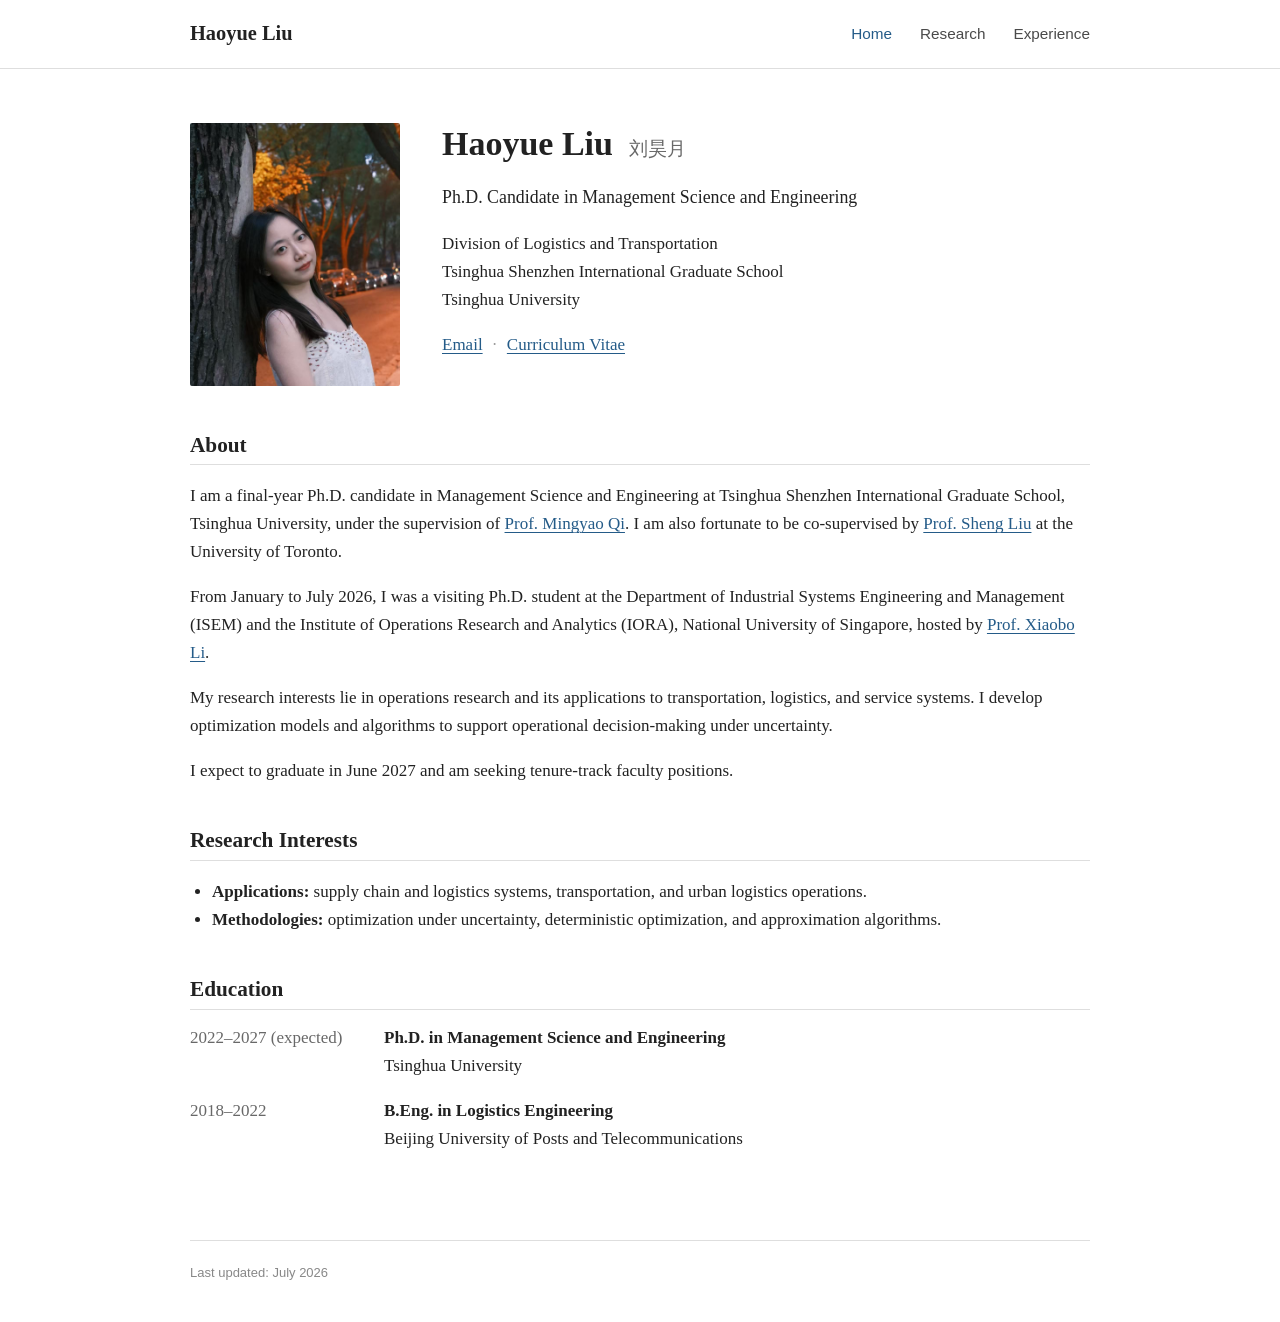
==== index.html @ 0db030cd "Restore original research interests" ====
<!doctype html>
<html lang="en">
<head>
  <meta charset="utf-8">
  <meta name="viewport" content="width=device-width, initial-scale=1">
  <meta name="description" content="Academic homepage of Haoyue Liu, Ph.D. candidate at Tsinghua University.">
  <title>Haoyue Liu | Tsinghua University</title>
  <link rel="stylesheet" href="assets/css/main.css">
</head>
<body>
  <header class="site-header">
    <nav class="nav wrap" aria-label="Primary navigation">
      <a class="site-name" href="index.html">Haoyue Liu</a>
      <div class="nav-links"><a class="active" href="index.html">Home</a><a href="research.html">Research</a><a href="experience.html">Experience</a></div>
    </nav>
  </header>
  <main class="wrap">
    <section class="intro">
      <img class="portrait" src="assets/images/profile.jpg" alt="Portrait of Haoyue Liu">
      <div>
        <h1>Haoyue Liu <span lang="zh-Hans">刘昊月</span></h1>
        <p class="role">Ph.D. Candidate in Management Science and Engineering</p>
        <p>Division of Logistics and Transportation<br>Tsinghua Shenzhen International Graduate School<br>Tsinghua University</p>
        <p><a href="mailto:liu-hy22@mails.tsinghua.edu.cn">Email</a><span class="sep">·</span><a href="files/Haoyue_Liu_CV.pdf">Curriculum Vitae</a></p>
      </div>
    </section>

    <section>
      <h2>About</h2>
      <p>I am a final-year Ph.D. candidate in Management Science and Engineering at Tsinghua Shenzhen International Graduate School, Tsinghua University, under the supervision of <a href="https://www.sigs.tsinghua.edu.cn/qmy_en/main.htm">Prof. Mingyao Qi</a>. I am also fortunate to be co-supervised by <a href="https://sites.google.com/site/thushengliu/">Prof. Sheng Liu</a> at the University of Toronto.</p>
      <p>From January to July 2026, I was a visiting Ph.D. student at the Department of Industrial Systems Engineering and Management (ISEM) and the Institute of Operations Research and Analytics (IORA), National University of Singapore, hosted by <a href="https://sites.google.com/site/lixiaobohome/home">Prof. Xiaobo Li</a>.</p>
      <p>My research interests lie in operations research and its applications to transportation, logistics, and service systems. I develop optimization models and algorithms to support operational decision-making under uncertainty.</p>
      <p>I expect to graduate in June 2027 and am seeking tenure-track faculty positions.</p>
    </section>

    <section>
      <h2>Research Interests</h2>
      <ul>
        <li><strong>Applications:</strong> supply chain and logistics systems, transportation, and urban logistics operations.</li>
        <li><strong>Methodologies:</strong> optimization under uncertainty, deterministic optimization, and approximation algorithms.</li>
      </ul>
    </section>

    <section>
      <h2>Education</h2>
      <div class="dated"><span>2022–2027 (expected)</span><p><strong>Ph.D. in Management Science and Engineering</strong><br>Tsinghua University</p></div>
      <div class="dated"><span>2018–2022</span><p><strong>B.Eng. in Logistics Engineering</strong><br>Beijing University of Posts and Telecommunications</p></div>
    </section>
  </main>
  <footer class="wrap">Last updated: July 2026</footer>
</body>
</html>
---- assets/css/main.css ----
:root{--ink:#222;--muted:#686868;--line:#dedede;--link:#245b88;--paper:#fff;--soft:#f7f7f5}*{box-sizing:border-box}html{font-size:17px}body{margin:0;background:var(--paper);color:var(--ink);font-family:Georgia,"Times New Roman","Noto Serif SC",serif;line-height:1.65}.wrap{width:min(900px,calc(100% - 40px));margin-inline:auto}.site-header{border-bottom:1px solid var(--line);margin-bottom:54px}.nav{min-height:68px;display:flex;align-items:center;justify-content:space-between}.site-name{font-size:1.2rem;font-weight:700;color:var(--ink);text-decoration:none}.nav-links{display:flex;gap:28px}.nav-links a{color:#4a4a4a;text-decoration:none;font-family:Arial,sans-serif;font-size:.9rem}.nav-links a:hover,.nav-links .active{color:var(--link)}a{color:var(--link);text-decoration-thickness:1px;text-underline-offset:3px}h1,h2,h3{line-height:1.25}h1{font-size:2rem;margin:0 0 12px}h1 span{font-size:1.1rem;font-weight:400;color:var(--muted);margin-left:8px}h2{font-size:1.25rem;margin:42px 0 14px;padding-bottom:6px;border-bottom:1px solid var(--line)}h3{font-size:1rem;margin:0;font-weight:600}.intro{display:grid;grid-template-columns:210px 1fr;gap:42px;align-items:start;margin-bottom:46px}.portrait{width:210px;aspect-ratio:4/5;object-fit:cover;object-position:center;border-radius:2px}.role{font-size:1.05rem;margin-bottom:6px}.sep{padding:0 10px;color:#999}.dated{display:grid;grid-template-columns:170px 1fr;gap:24px}.dated span{color:var(--muted)}.dated p{margin-top:0}.page{max-width:820px}.page>h1{margin-bottom:36px}.paper{margin:0 0 28px}.paper p{margin:5px 0}.status,.note{color:var(--muted)}ul{padding-left:22px}footer{border-top:1px solid var(--line);margin-top:70px;padding:24px 0 42px;color:#888;font:13px Arial,sans-serif}@media(max-width:650px){html{font-size:16px}.site-header{margin-bottom:34px}.nav{align-items:flex-start;flex-direction:column;padding:15px 0}.nav-links{gap:20px;margin-top:8px}.intro{grid-template-columns:1fr;gap:25px}.portrait{width:170px}.dated{grid-template-columns:1fr;gap:0}.dated span{margin-bottom:3px}h1{font-size:1.75rem}}
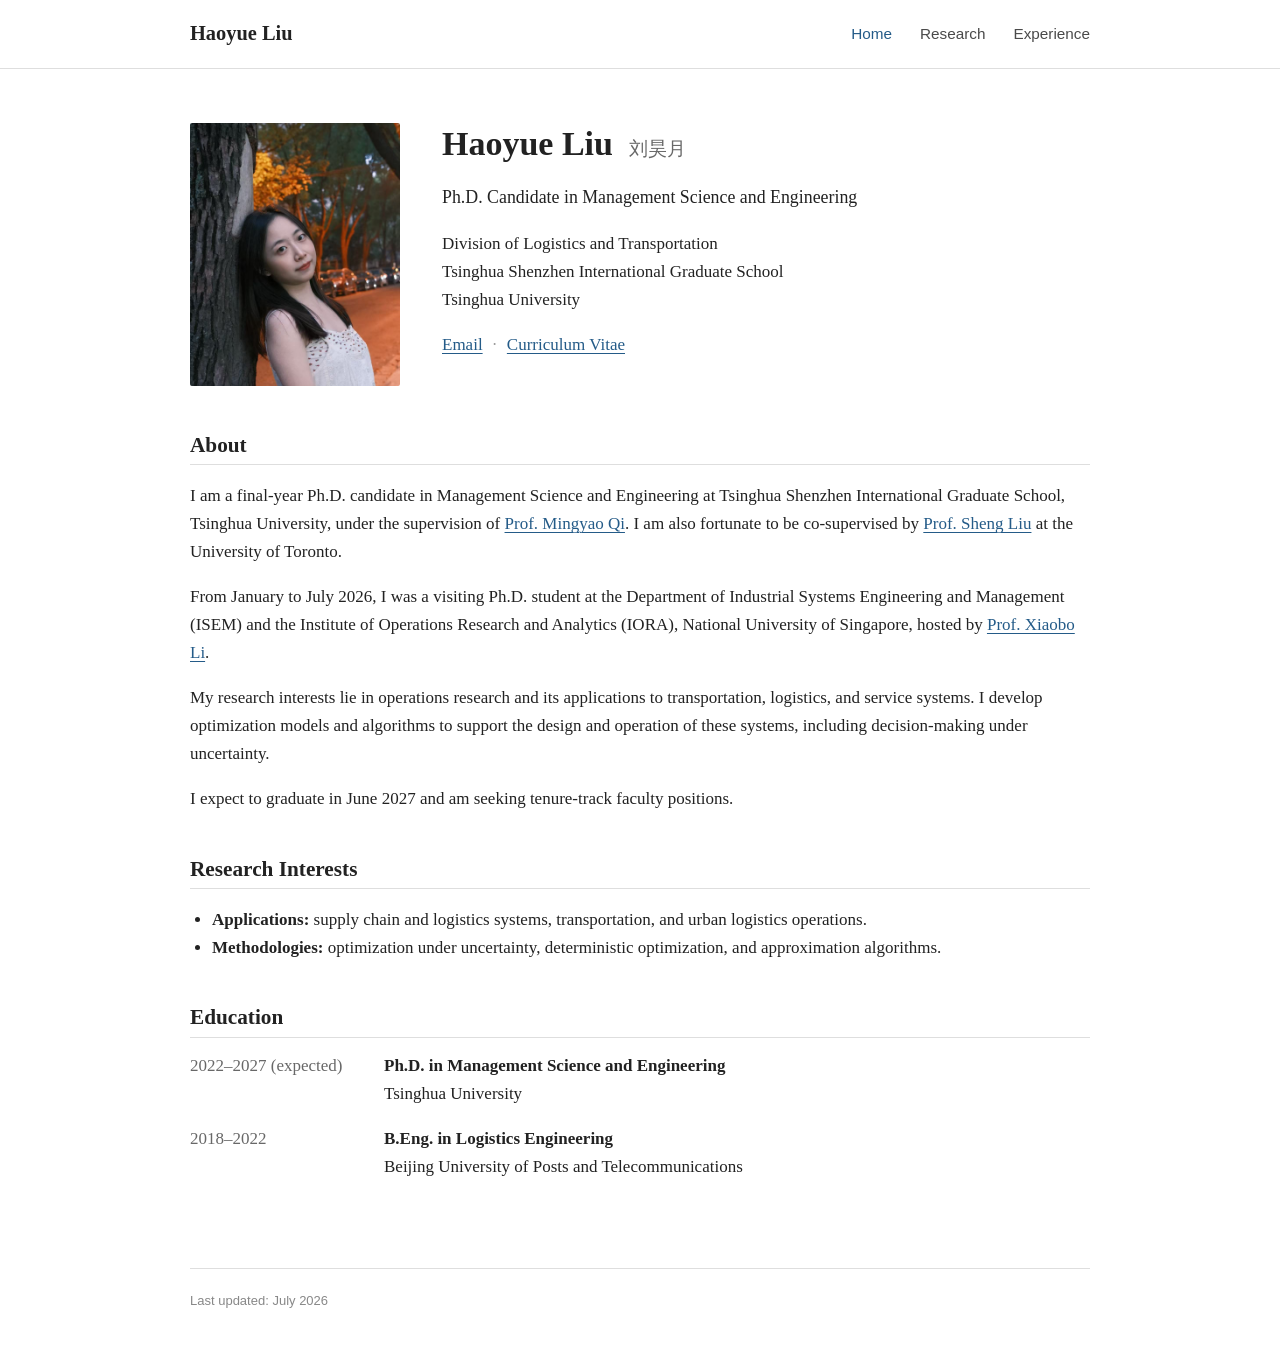
==== commit ce2d6858: "Broaden research statement" ====
--- a/index.html
+++ b/index.html
@@ -29,7 +29,7 @@
       <h2>About</h2>
       <p>I am a final-year Ph.D. candidate in Management Science and Engineering at Tsinghua Shenzhen International Graduate School, Tsinghua University, under the supervision of <a href="https://www.sigs.tsinghua.edu.cn/qmy_en/main.htm">Prof. Mingyao Qi</a>. I am also fortunate to be co-supervised by <a href="https://sites.google.com/site/thushengliu/">Prof. Sheng Liu</a> at the University of Toronto.</p>
       <p>From January to July 2026, I was a visiting Ph.D. student at the Department of Industrial Systems Engineering and Management (ISEM) and the Institute of Operations Research and Analytics (IORA), National University of Singapore, hosted by <a href="https://sites.google.com/site/lixiaobohome/home">Prof. Xiaobo Li</a>.</p>
-      <p>My research interests lie in operations research and its applications to transportation, logistics, and service systems. I develop optimization models and algorithms to support operational decision-making under uncertainty.</p>
+      <p>My research interests lie in operations research and its applications to transportation, logistics, and service systems. I develop optimization models and algorithms to support the design and operation of these systems, including decision-making under uncertainty.</p>
       <p>I expect to graduate in June 2027 and am seeking tenure-track faculty positions.</p>
     </section>
 
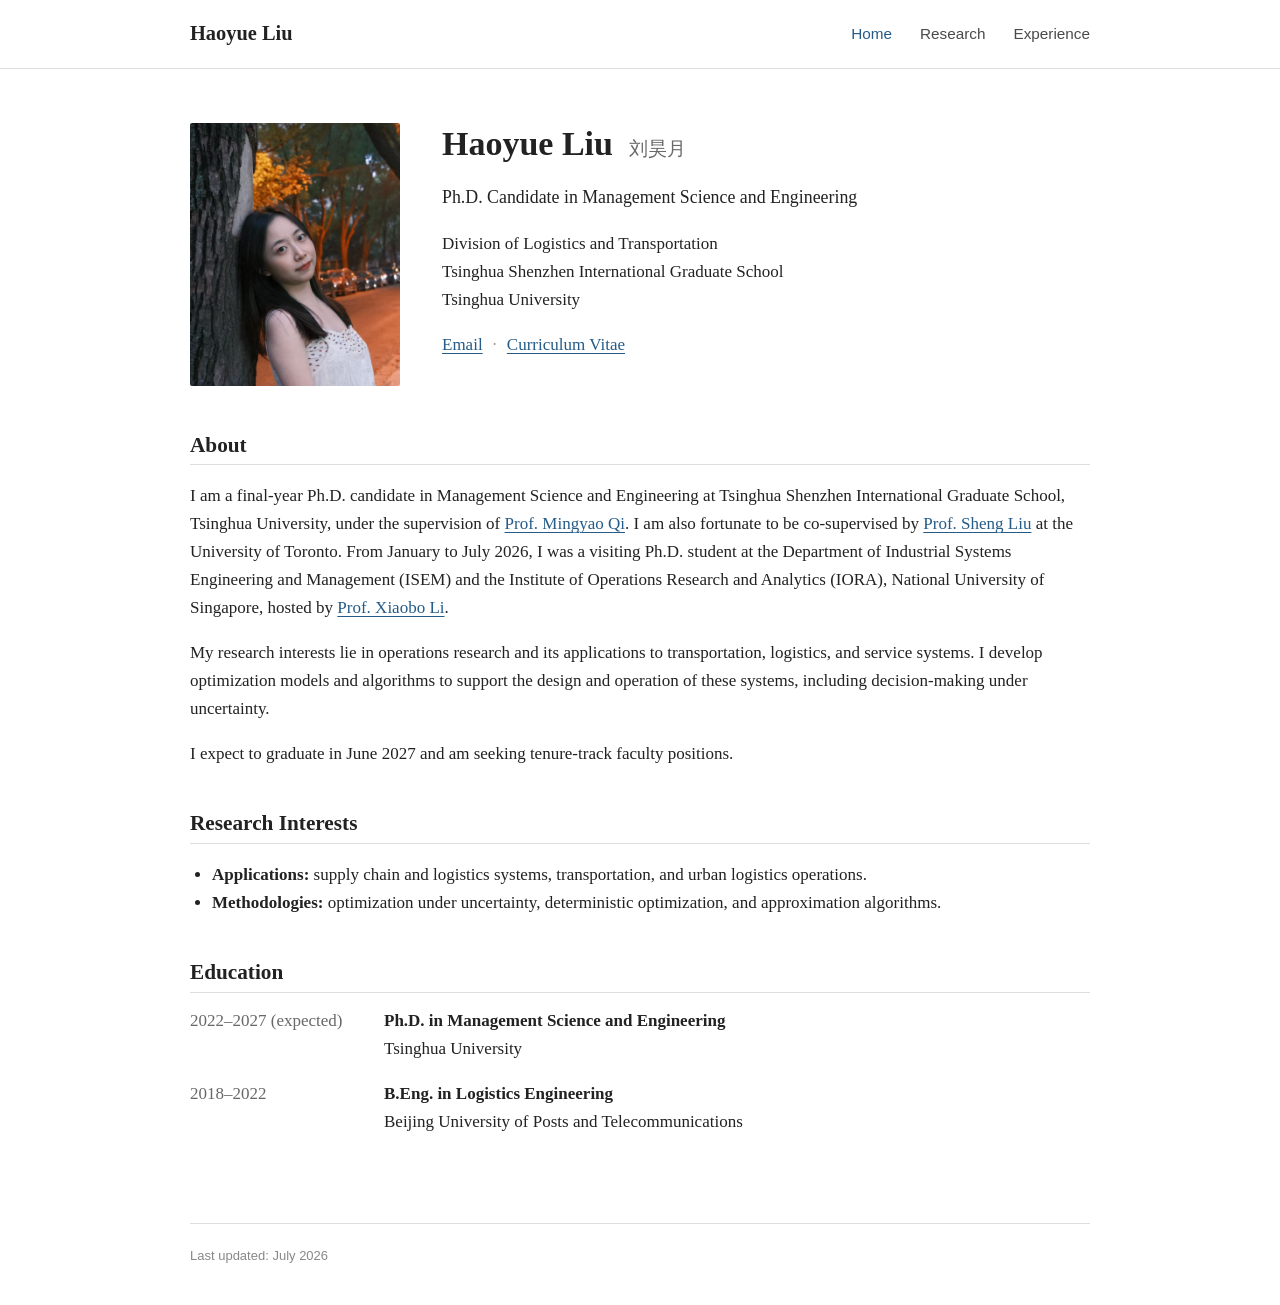
==== commit 559dc89e: "1" ====
--- a/index.html
+++ b/index.html
@@ -3,7 +3,7 @@
 <head>
   <meta charset="utf-8">
   <meta name="viewport" content="width=device-width, initial-scale=1">
-  <meta name="description" content="Academic homepage of Haoyue Liu, Ph.D. candidate at Tsinghua University.">
+  <meta name="description" content="Homepage of Haoyue Liu, Ph.D. candidate at Tsinghua University.">
   <title>Haoyue Liu | Tsinghua University</title>
   <link rel="stylesheet" href="assets/css/main.css">
 </head>
@@ -27,8 +27,7 @@
 
     <section>
       <h2>About</h2>
-      <p>I am a final-year Ph.D. candidate in Management Science and Engineering at Tsinghua Shenzhen International Graduate School, Tsinghua University, under the supervision of <a href="https://www.sigs.tsinghua.edu.cn/qmy_en/main.htm">Prof. Mingyao Qi</a>. I am also fortunate to be co-supervised by <a href="https://sites.google.com/site/thushengliu/">Prof. Sheng Liu</a> at the University of Toronto.</p>
-      <p>From January to July 2026, I was a visiting Ph.D. student at the Department of Industrial Systems Engineering and Management (ISEM) and the Institute of Operations Research and Analytics (IORA), National University of Singapore, hosted by <a href="https://sites.google.com/site/lixiaobohome/home">Prof. Xiaobo Li</a>.</p>
+      <p>I am a final-year Ph.D. candidate in Management Science and Engineering at Tsinghua Shenzhen International Graduate School, Tsinghua University, under the supervision of <a href="https://www.sigs.tsinghua.edu.cn/qmy_en/main.htm">Prof. Mingyao Qi</a>. I am also fortunate to be co-supervised by <a href="https://sites.google.com/site/thushengliu/">Prof. Sheng Liu</a> at the University of Toronto. From January to July 2026, I was a visiting Ph.D. student at the Department of Industrial Systems Engineering and Management (ISEM) and the Institute of Operations Research and Analytics (IORA), National University of Singapore, hosted by <a href="https://sites.google.com/site/lixiaobohome/home">Prof. Xiaobo Li</a>.</p>
       <p>My research interests lie in operations research and its applications to transportation, logistics, and service systems. I develop optimization models and algorithms to support the design and operation of these systems, including decision-making under uncertainty.</p>
       <p>I expect to graduate in June 2027 and am seeking tenure-track faculty positions.</p>
     </section>
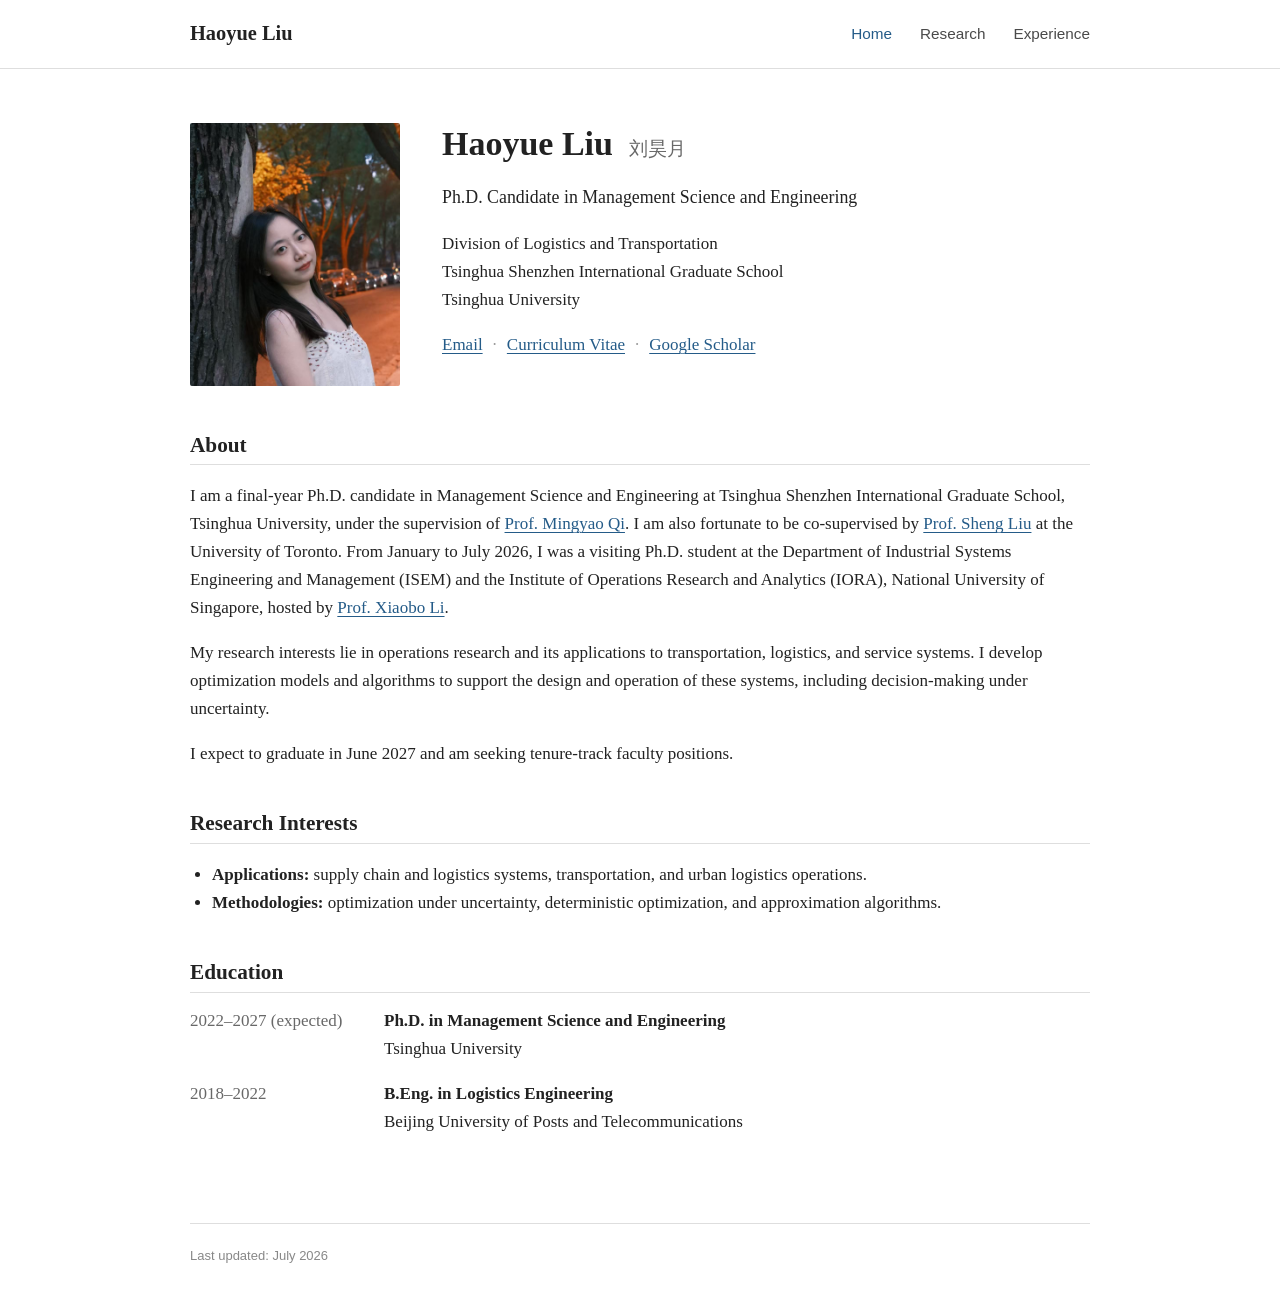
==== commit ae79a4dc: "Add Google Scholar profile" ====
--- a/index.html
+++ b/index.html
@@ -21,7 +21,7 @@
         <h1>Haoyue Liu <span lang="zh-Hans">刘昊月</span></h1>
         <p class="role">Ph.D. Candidate in Management Science and Engineering</p>
         <p>Division of Logistics and Transportation<br>Tsinghua Shenzhen International Graduate School<br>Tsinghua University</p>
-        <p><a href="mailto:liu-hy22@mails.tsinghua.edu.cn">Email</a><span class="sep">·</span><a href="files/Haoyue_Liu_CV.pdf">Curriculum Vitae</a></p>
+        <p><a href="mailto:liu-hy22@mails.tsinghua.edu.cn">Email</a><span class="sep">·</span><a href="files/Haoyue_Liu_CV.pdf">Curriculum Vitae</a><span class="sep">·</span><a href="https://scholar.google.com/citations?user=rS2UGIAAAAAJ&amp;hl=en">Google Scholar</a></p>
       </div>
     </section>
 
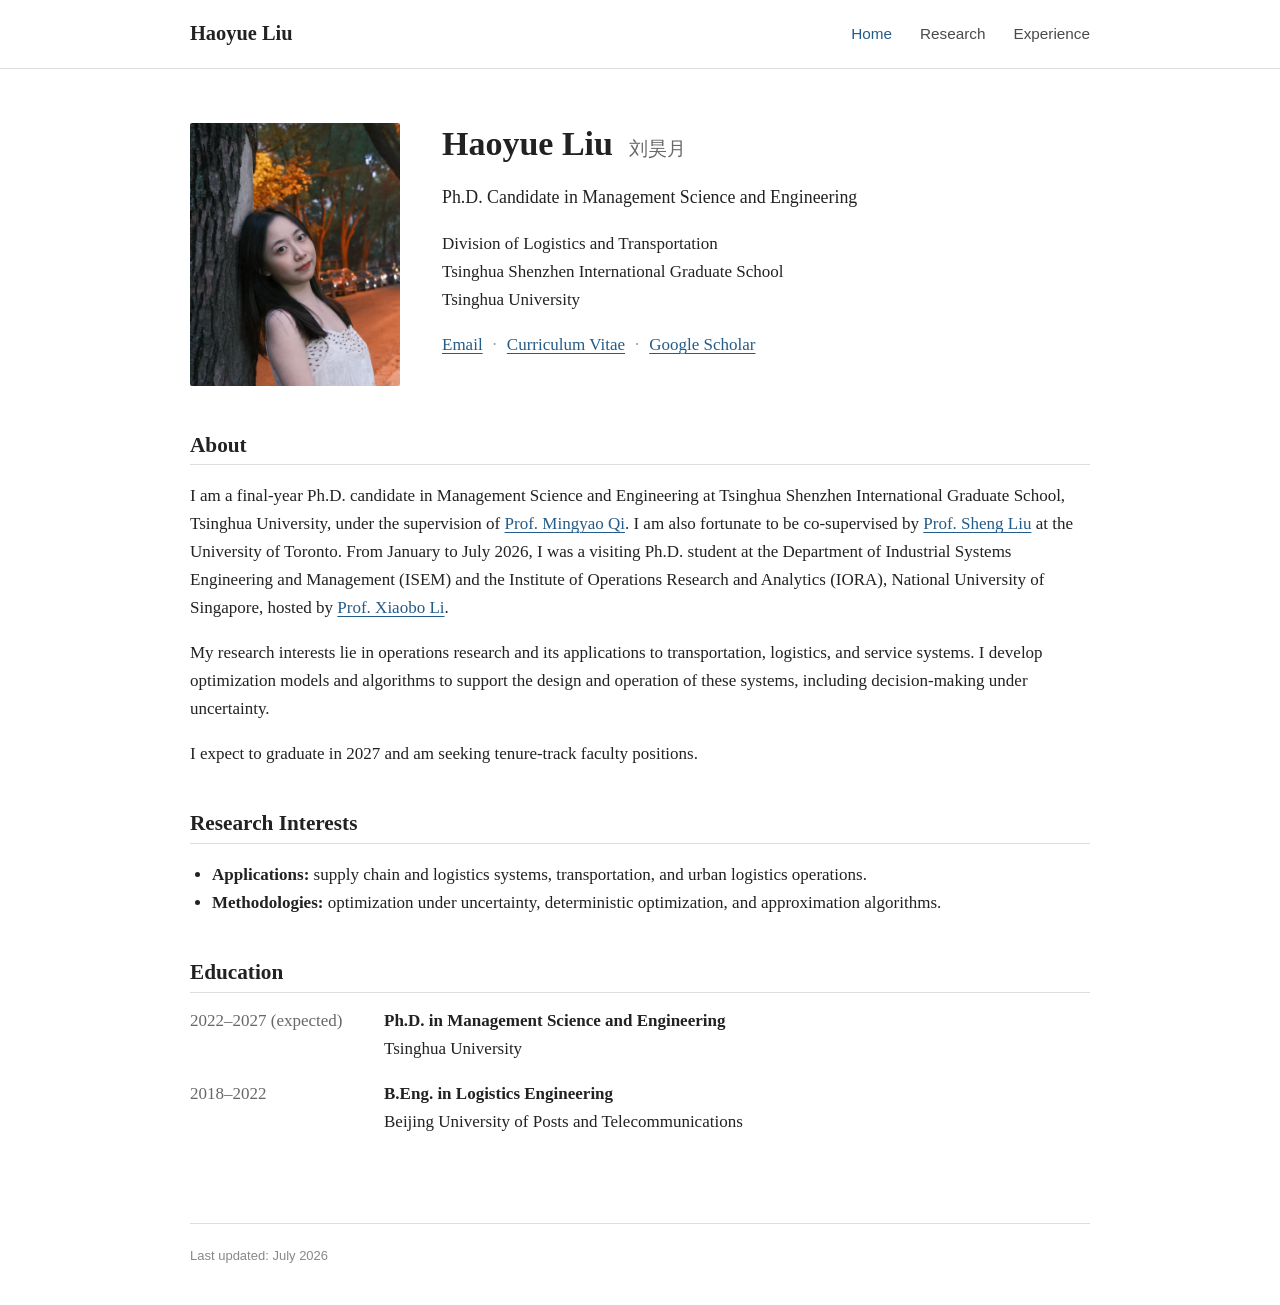
==== commit 7525514b: "1" ====
--- a/index.html
+++ b/index.html
@@ -29,7 +29,7 @@
       <h2>About</h2>
       <p>I am a final-year Ph.D. candidate in Management Science and Engineering at Tsinghua Shenzhen International Graduate School, Tsinghua University, under the supervision of <a href="https://www.sigs.tsinghua.edu.cn/qmy_en/main.htm">Prof. Mingyao Qi</a>. I am also fortunate to be co-supervised by <a href="https://sites.google.com/site/thushengliu/">Prof. Sheng Liu</a> at the University of Toronto. From January to July 2026, I was a visiting Ph.D. student at the Department of Industrial Systems Engineering and Management (ISEM) and the Institute of Operations Research and Analytics (IORA), National University of Singapore, hosted by <a href="https://sites.google.com/site/lixiaobohome/home">Prof. Xiaobo Li</a>.</p>
       <p>My research interests lie in operations research and its applications to transportation, logistics, and service systems. I develop optimization models and algorithms to support the design and operation of these systems, including decision-making under uncertainty.</p>
-      <p>I expect to graduate in June 2027 and am seeking tenure-track faculty positions.</p>
+      <p>I expect to graduate in 2027 and am seeking tenure-track faculty positions.</p>
     </section>
 
     <section>
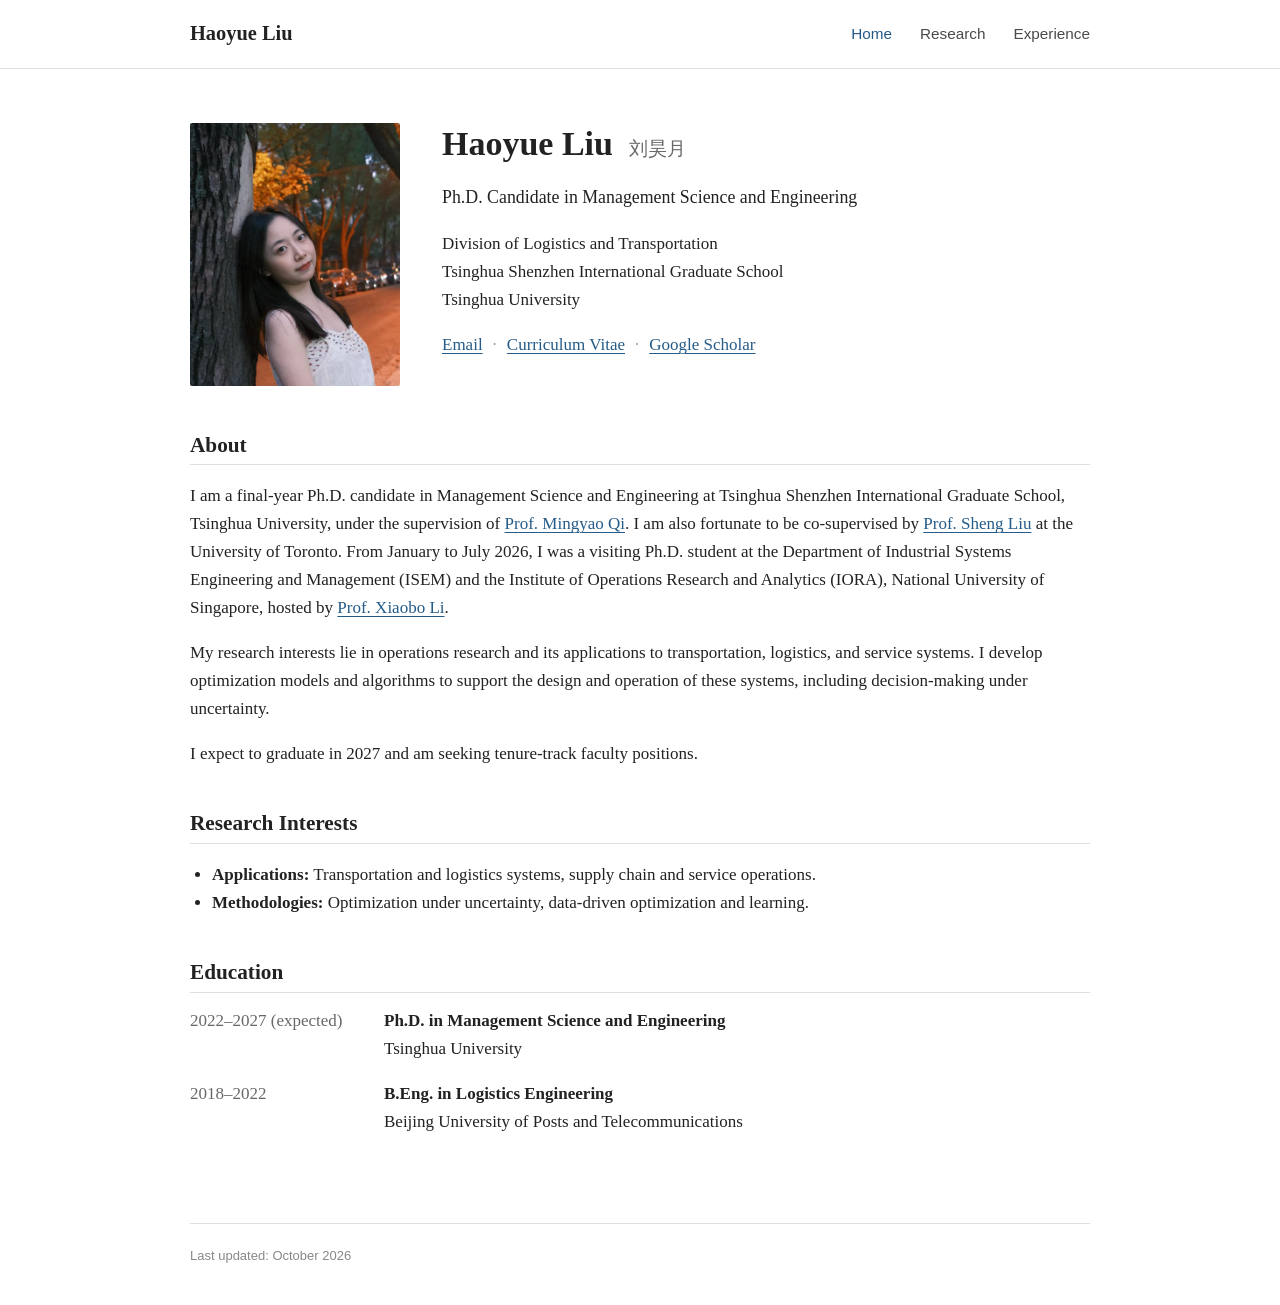
==== commit 436d1f0a: "Update research interests and footer date in index.html" ====
--- a/index.html
+++ b/index.html
@@ -35,8 +35,8 @@
     <section>
       <h2>Research Interests</h2>
       <ul>
-        <li><strong>Applications:</strong> supply chain and logistics systems, transportation, and urban logistics operations.</li>
-        <li><strong>Methodologies:</strong> optimization under uncertainty, deterministic optimization, and approximation algorithms.</li>
+        <li><strong>Applications:</strong> Transportation and logistics systems, supply chain and service operations.</li>
+        <li><strong>Methodologies:</strong> Optimization under uncertainty, data-driven optimization and learning.</li>
       </ul>
     </section>
 
@@ -46,6 +46,6 @@
       <div class="dated"><span>2018–2022</span><p><strong>B.Eng. in Logistics Engineering</strong><br>Beijing University of Posts and Telecommunications</p></div>
     </section>
   </main>
-  <footer class="wrap">Last updated: July 2026</footer>
+  <footer class="wrap">Last updated: October 2026</footer>
 </body>
 </html>
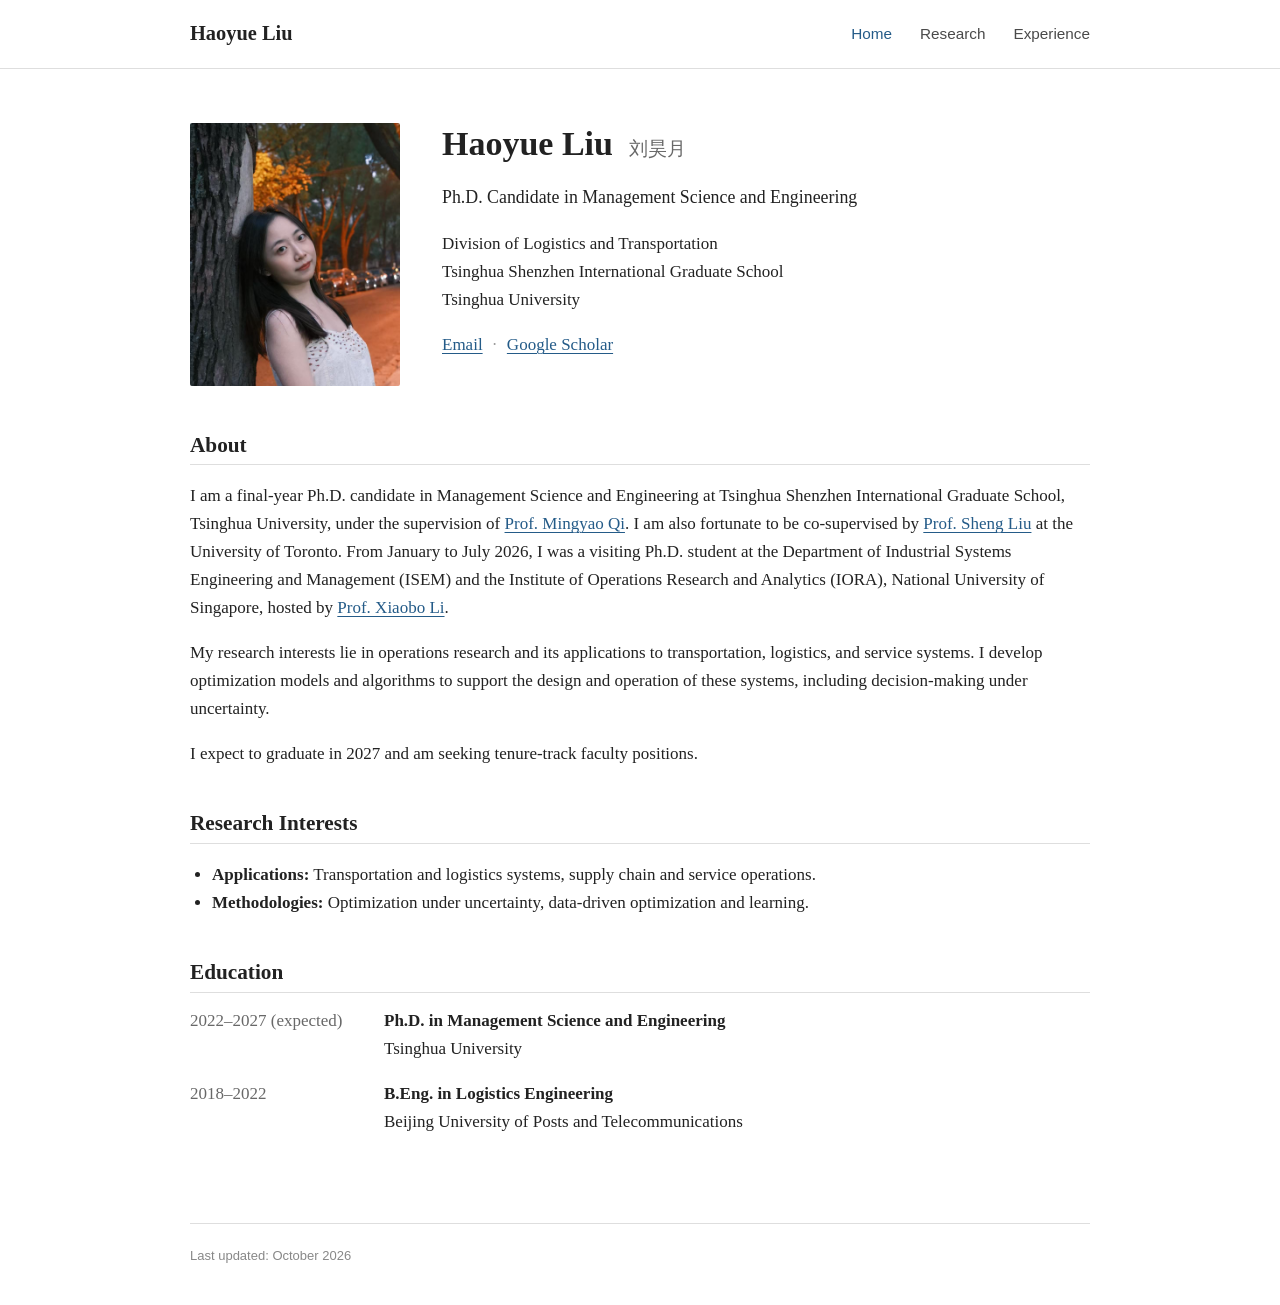
==== commit 79da6468: "Update contact information in index.html Removed Curriculum Vitae link and retained Google Scholar l" ====
--- a/index.html
+++ b/index.html
@@ -21,7 +21,8 @@
         <h1>Haoyue Liu <span lang="zh-Hans">刘昊月</span></h1>
         <p class="role">Ph.D. Candidate in Management Science and Engineering</p>
         <p>Division of Logistics and Transportation<br>Tsinghua Shenzhen International Graduate School<br>Tsinghua University</p>
-        <p><a href="mailto:liu-hy22@mails.tsinghua.edu.cn">Email</a><span class="sep">·</span><a href="files/Haoyue_Liu_CV.pdf">Curriculum Vitae</a><span class="sep">·</span><a href="https://scholar.google.com/citations?user=rS2UGIAAAAAJ&amp;hl=en">Google Scholar</a></p>
+        <p><a href="mailto:liu-hy22@mails.tsinghua.edu.cn">Email</a><span class="sep">·</span><a href="https://scholar.google.com/citations?user=rS2UGIAAAAAJ&amp;hl=en">Google Scholar</a></p>
+      <!--  <p><a href="mailto:liu-hy22@mails.tsinghua.edu.cn">Email</a><span class="sep">·</span><a href="files/Haoyue_Liu_CV.pdf">Curriculum Vitae</a><span class="sep">·</span><a href="https://scholar.google.com/citations?user=rS2UGIAAAAAJ&amp;hl=en">Google Scholar</a></p> -->
       </div>
     </section>
 
